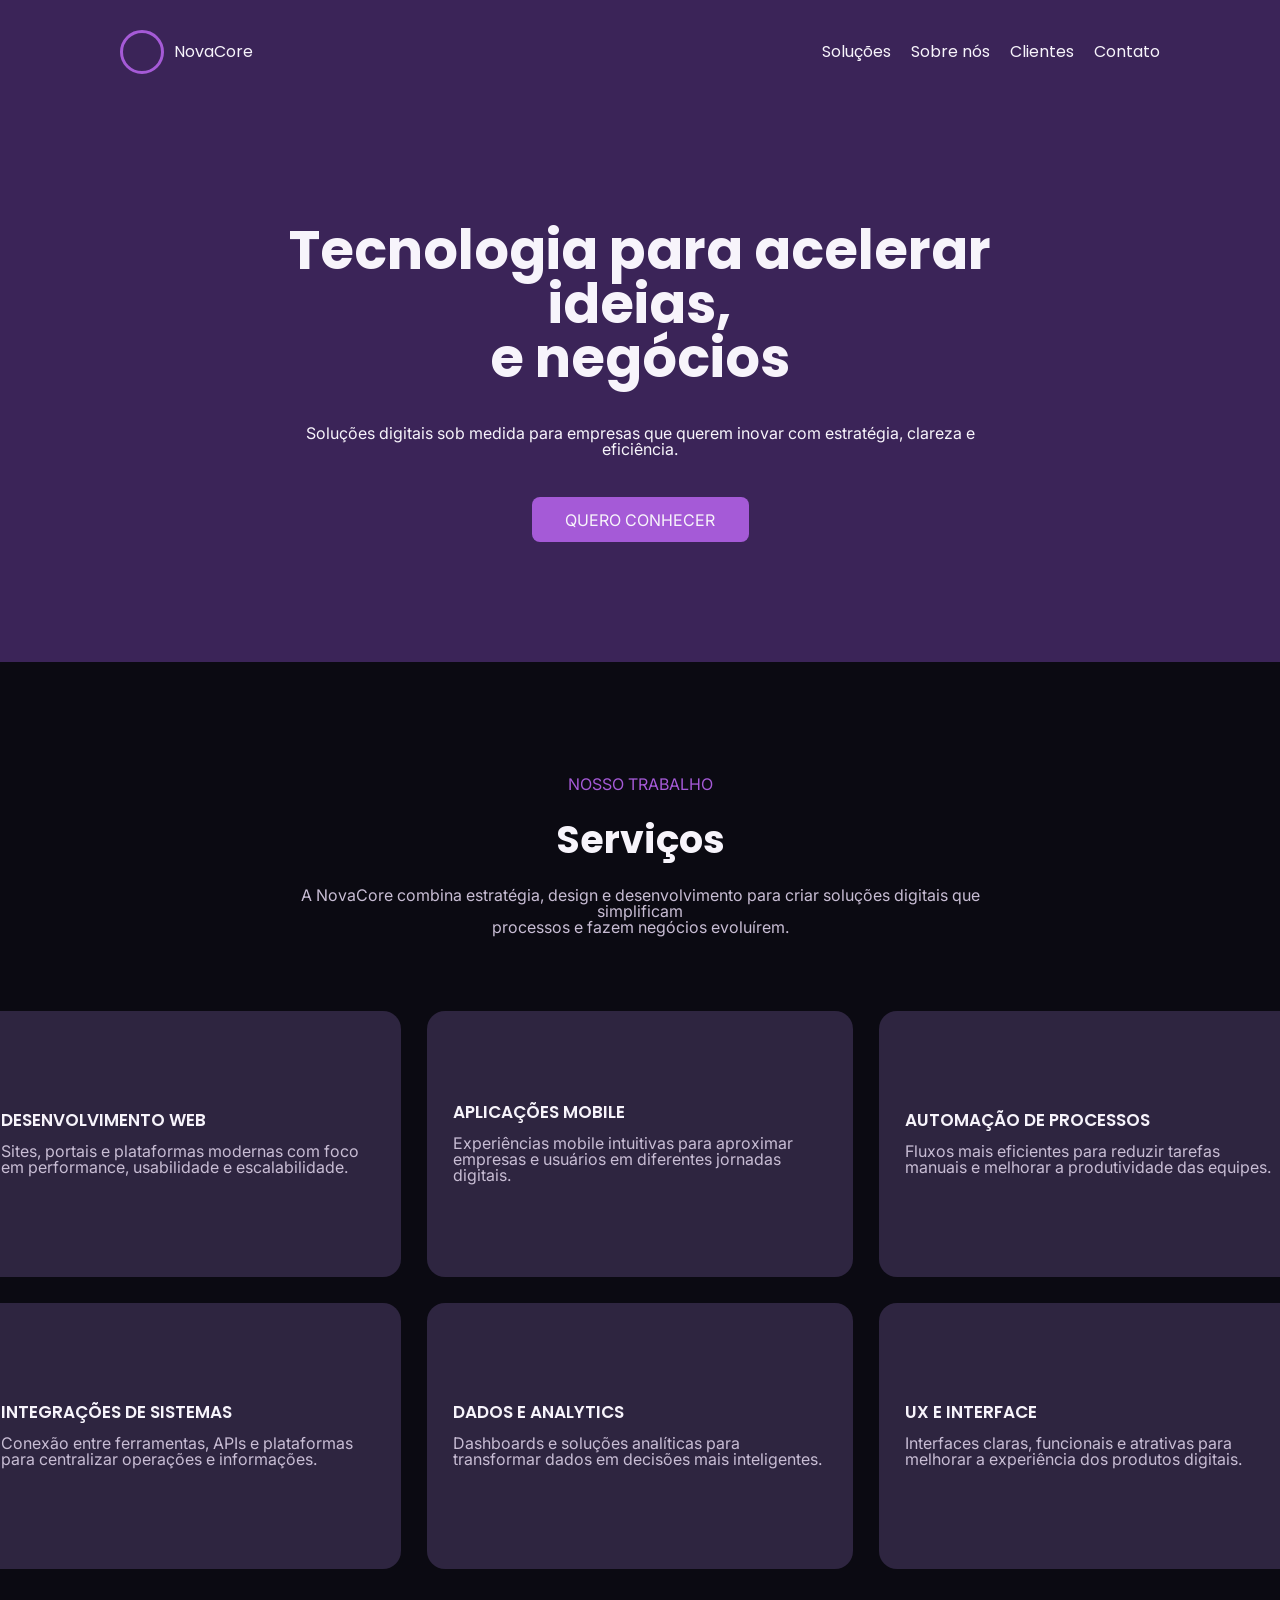
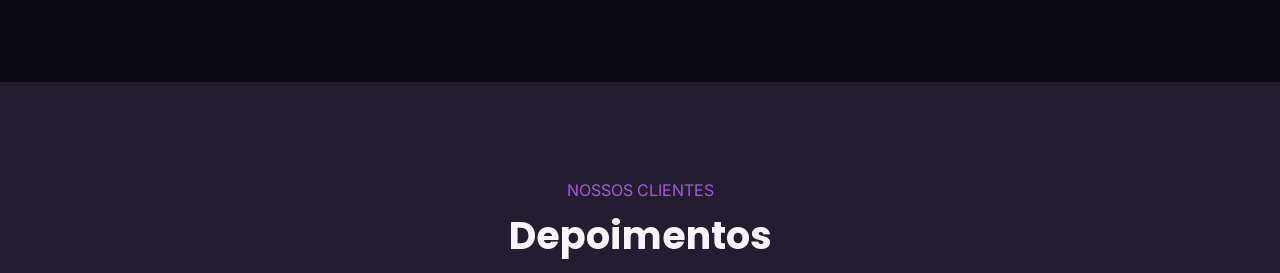
==== NovaCore/index.html @ 975e1648 "feat: add section Sobre Nos" ====
<!DOCTYPE html>
<html lang="en">
<head>
    <meta charset="UTF-8">
    <meta name="viewport" content="width=device-width, initial-scale=1.0">
    <title>Document</title>
    <link rel="stylesheet" href="./css/reset.css">
    <link rel="stylesheet" href="./css/variables.css">
    <link rel="stylesheet" href="./css/style.css">
</head>
<body>
    <nav>
        <div id="logo">
            <div id="icon-logo"></div>
            <h1>NovaCore</h1>
        </div>
        <div id="links">
            <a href="">Soluções</a>
            <a href="">Sobre nós</a>
            <a href="">Clientes</a>
            <a href="">Contato</a>
        </div>
    </nav>
    <section id="hero" class="section">
        <h1>Tecnologia para acelerar <br> ideias, <br> e negócios</h1>
        <p>Soluções digitais sob medida para empresas que querem inovar com estratégia, clareza e <br> eficiência.</p>
        <div id="btn-hero" class="btn">QUERO CONHECER</div>
    </section>
    <section id="services" class="section">
        <p><span id="eyebrow">NOSSO TRABALHO</span></p>
        <h2 id="title">Serviços</h2>
        <p id="subtitle">A NovaCore combina estratégia, design e desenvolvimento para criar soluções digitais que simplificam <br> processos e fazem negócios evoluírem.</p>
        <div class="grade">
            <div class="card">
                <h3 class="card-title">DESENVOLVIMENTO WEB</h3>
                <p class="card-subtitle">Sites, portais e plataformas modernas com foco em performance, usabilidade e escalabilidade.</p>
            </div>
            <div class="card">
                <h3 class="card-title">APLICAÇÕES MOBILE</h3>
                <p class="card-subtitle">Experiências mobile intuitivas para aproximar empresas e usuários em diferentes jornadas digitais.</p>
            </div>
            <div class="card">
                <h3 class="card-title">AUTOMAÇÃO DE PROCESSOS</h3>
                <p class="card-subtitle">Fluxos mais eficientes para reduzir tarefas manuais e melhorar a produtividade das equipes.</p>
            </div>
            <div class="card">
                <h3 class="card-title">INTEGRAÇÕES DE SISTEMAS</h3>
                <p class="card-subtitle">Conexão entre ferramentas, APIs e plataformas para centralizar operações e informações.</p>
            </div>
            <div class="card">
                <h3 class="card-title">DADOS E ANALYTICS</h3>
                <p class="card-subtitle">Dashboards e soluções analíticas para transformar dados em decisões mais inteligentes.</p>
            </div>
            <div class="card">
                <h3 class="card-title">UX E INTERFACE</h3>
                <p class="card-subtitle">Interfaces claras, funcionais e atrativas para melhorar a experiência dos produtos digitais.</p>
            </div>
        </div>
    </section>
    <section id="aboutus" class="section">
        <p><span id="eyebrow">NOSSOS CLIENTES</span></p>
        <h2 id="title">Depoimentos</h2>
        <div >

        </div>
    </section>
</body>

</html>
---- NovaCore/css/variables.css ----
@import url('https://fonts.googleapis.com/css2?family=Poppins:ital,wght@0,100;0,200;0,300;0,400;0,500;0,600;0,700;0,800;0,900;1,100;1,200;1,300;1,400;1,500;1,600;1,700;1,800;1,900&display=swap');
@import url('https://fonts.googleapis.com/css2?family=Inter:ital,opsz,wght@0,14..32,100..900;1,14..32,100..900&family=Roboto:ital,wght@0,100..900;1,100..900&display=swap');

:root {
    --light: #3B2458;
    --dark: #0B0A12;
    --title-color: #F7F4FB;
    --subtitle-color: #C8BDD4;
    --title-font: "Poppins", sans-serif;
    --subtitle-font: "Inter", sans-serif;
    --btn-color: #A55AD7;
    --card-color: #2E2540;
    --aboutus-bg-color: #241D31;
}
---- NovaCore/css/style.css ----
nav{
    display: flex;
    flex-direction: row;
    background-color: var(--light);
    justify-content: space-between;
    align-items: center;
    height: 7vh;
    padding: 20px 120px;

    img {
        width: 38px;
        height: 38px;
        border-radius: 100%;
    }
    
    h1 {
        color: var(--title-color);
        font-family: var(--title-font);
    }

}

#logo {
    display: flex;
    align-items: center;
    gap: 10px;
}

#icon-logo {
    border-radius: 100%;
    border: 3px solid var(--btn-color);
    width: 38px;
    height: 38px;
}

#links {
    display: flex;
    font-family: var(--title-font);
    gap: 20px;
    a {
        color: var(--title-color);
        text-decoration: none;
    }
}

.section {
    display: flex;
    justify-content: center;
    padding: 0 270px;

    h1{
        color: var(--title-color);
        font-family: var(--title-font);
        font-size: 54px;
        font-weight: 700;
    }

}

#hero {
    flex-direction: column;
    gap: 40px;
    background-color: var(--light);
    text-align: center;
    align-items: center;
    height: 559px;

    p {
        font-family: var(--subtitle-font);
        color: var(--title-color);
        font-weight: 400;
    }
}

.btn {
    background-color: var(--btn-color);
    color: var(--title-color);
    font-family: var(--subtitle-font);
    padding: 15px 0;
    border-radius: 8px;
    display: flex;
    justify-content: center;
    align-items: center;
    transition: background-color 0.3s ease-in-out, transform 0.3s ease;
    cursor: pointer;
}

.btn:hover{
    background-color: var(--light);
    border: 2px solid var(--btn-color);
    transform: scale(1.05);
}

#btn-hero {
    padding: 0 26px;
    width: 165px;
    height: 45px;
}

#services {
    flex-direction: column;
    align-items: center;
    background-color: var(--dark);
    height: 1020px;
    gap: 28px;
}

#eyebrow {
    color: var(--btn-color);
    font-family: var(--subtitle-font);
}

#title {
    color: var(--title-color);
    font-family: var(--title-font);
    font-weight: 700;
    font-size: 38px;
}

#subtitle {
    color: var(--subtitle-color);
    font-family: var(--subtitle-font);
    text-align: center;
}

.grade {
    display: grid;
    grid-template-columns: repeat(3, auto);
    grid-template-rows: repeat(2, auto);
    gap: 26px;
    padding-top: 48px;
}

.card {
    display: flex;
    flex-direction: column;
    justify-content: center;
    background-color: var(--card-color);
    height: 210px;
    width: 374px;
    padding: 28px 26px;
    gap: 14px;
    border-radius: 18px;
}

.card-title {
    font-family: var(--title-font);
    font-weight: 600;
    font-size: 17px;
    color: var(--title-color);
}

.card-subtitle {
    color: var(--subtitle-color);
    font-family: var(--subtitle-font)
}

#aboutus {
    background-color: var(--aboutus-bg-color);
    padding-top: 100px;
    display: flex;
    flex-direction: column;
    align-items: center;
    justify-content: center;
    gap: 18px;
}
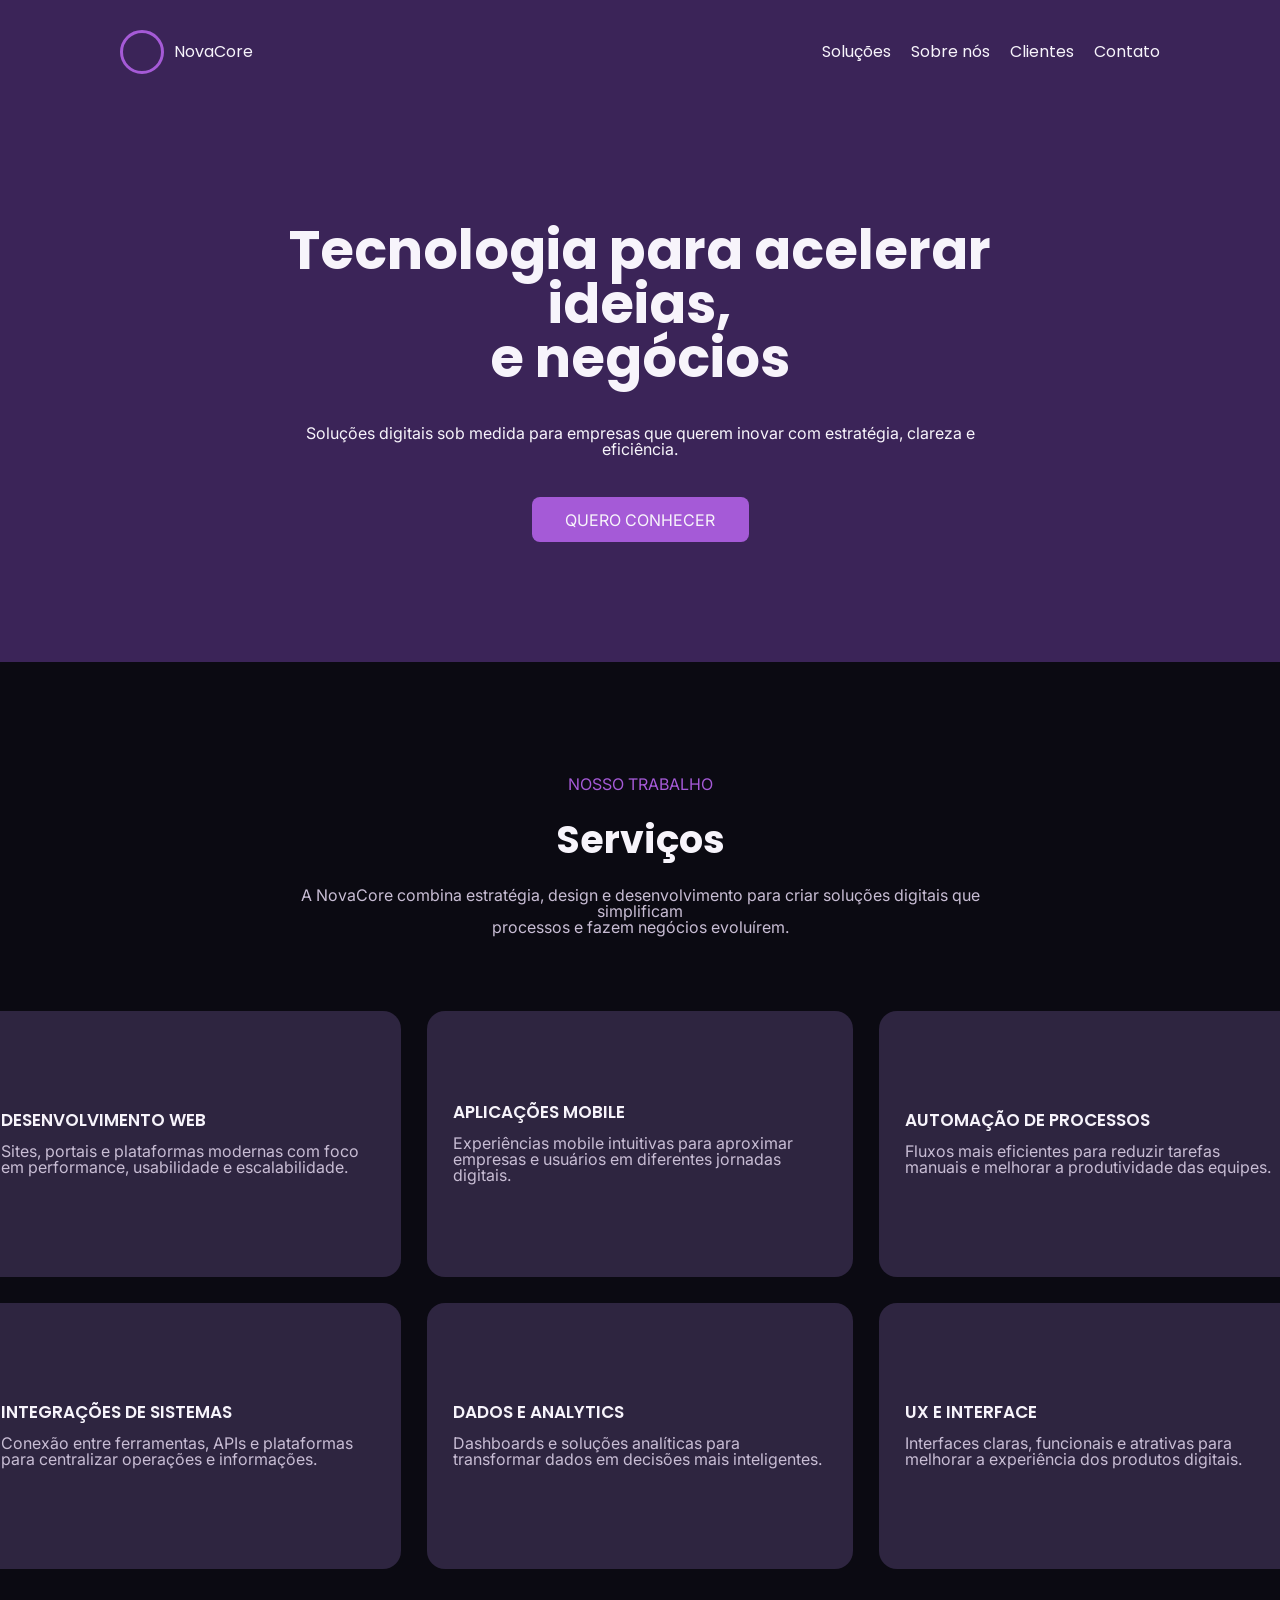
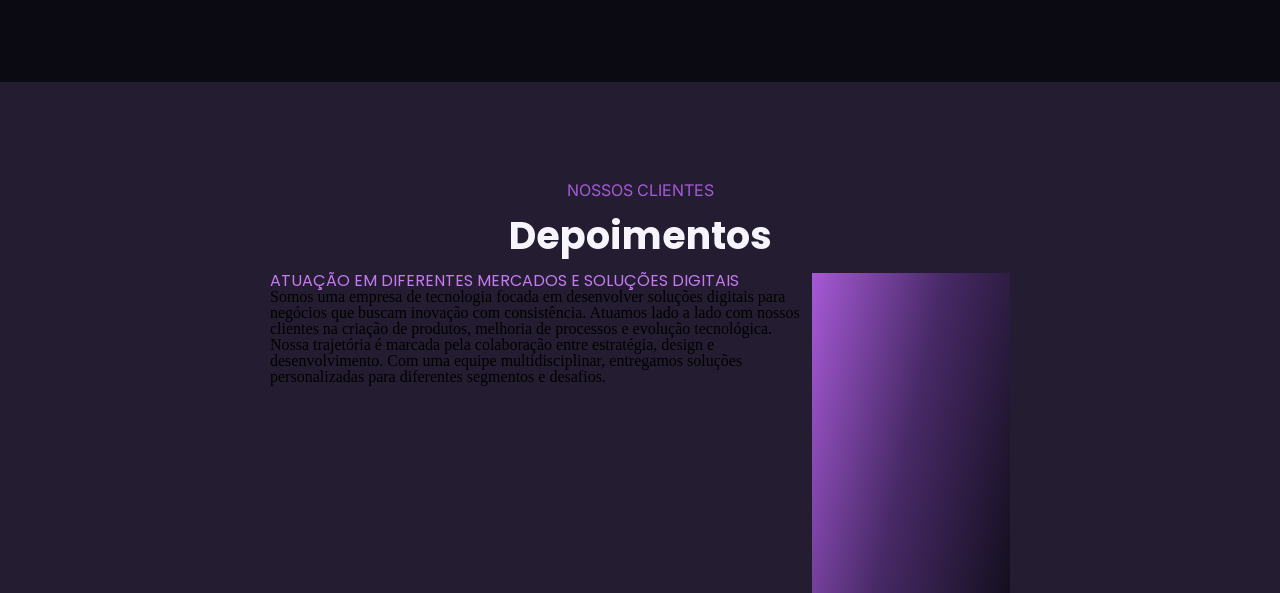
==== commit d6656692: "feat: add mais seção sobre nos" ====
--- a/NovaCore/index.html
+++ b/NovaCore/index.html
@@ -60,8 +60,16 @@
     <section id="aboutus" class="section">
         <p><span id="eyebrow">NOSSOS CLIENTES</span></p>
         <h2 id="title">Depoimentos</h2>
-        <div >
-
+        <div id="aboutuscontent">
+            <div id="aboutustext">
+                <h4 class="paragraphtitle">ATUAÇÃO EM DIFERENTES MERCADOS E SOLUÇÕES DIGITAIS</h4>
+                <p>Somos uma empresa de tecnologia focada em desenvolver soluções digitais para negócios que buscam inovação com
+                consistência. Atuamos lado a lado com nossos clientes na criação de produtos, melhoria de processos e evolução
+                tecnológica.</p>
+                <p>Nossa trajetória é marcada pela colaboração entre estratégia, design e desenvolvimento. Com uma equipe multidisciplinar,
+                entregamos soluções personalizadas para diferentes segmentos e desafios.</p>
+            </div>
+            <div id="imgaboutus"></div>
         </div>
     </section>
 </body>
--- a/NovaCore/css/variables.css
+++ b/NovaCore/css/variables.css
@@ -11,4 +11,5 @@
     --btn-color: #A55AD7;
     --card-color: #2E2540;
     --aboutus-bg-color: #241D31;
+    --paragaph-title: #C57AF1;
 }
--- a/NovaCore/css/style.css
+++ b/NovaCore/css/style.css
@@ -163,4 +163,25 @@
     align-items: center;
     justify-content: center;
     gap: 18px;
+}
+
+#aboutuscontent{
+    display: flex;
+}
+
+#aboutustext{
+    display: flex;
+    flex-direction: column;
+    justify-content: left;
+}
+
+.paragraphtitle{
+    color: var(--paragaph-title);
+    font-family: var(--title-font);
+}
+
+#imgaboutus{
+    background: linear-gradient(102.38deg, #A659D6 0%, #472966 50%, #140F1F 100%);
+    width: 570px;
+    height: 320px;
 }
